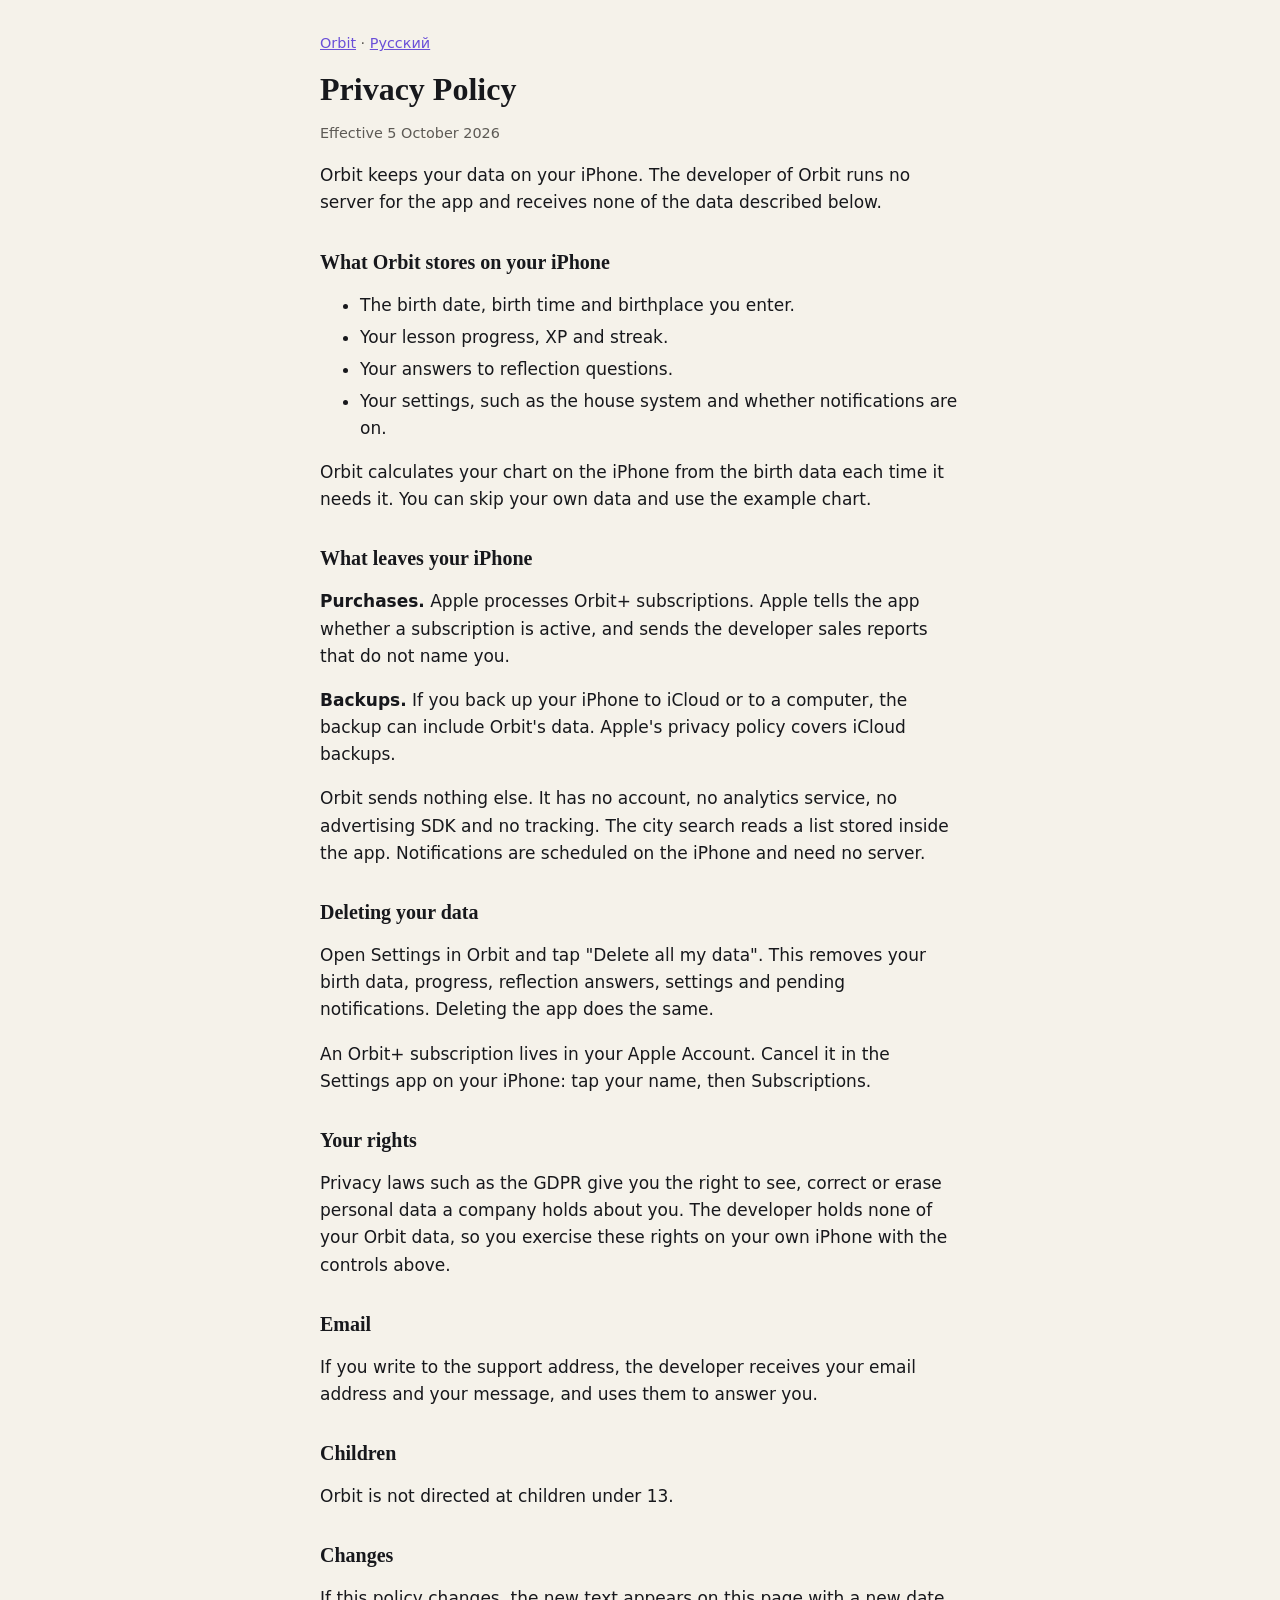
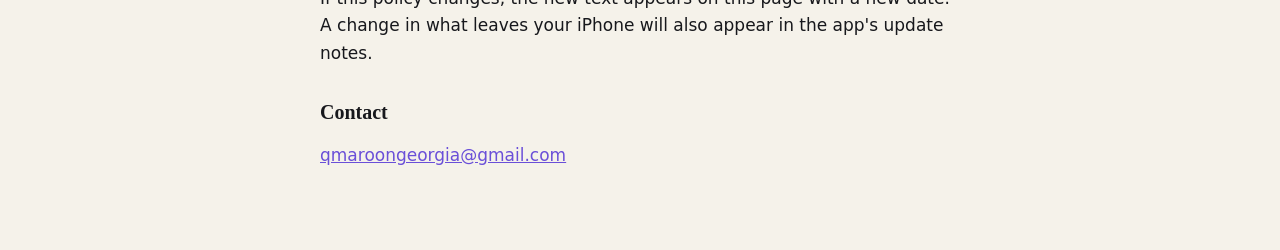
==== privacy.html @ 96314bd9 "Orbit support, privacy policy and terms of use" ====
<!doctype html>
<html lang="en">
<head>
<meta charset="utf-8">
<meta name="viewport" content="width=device-width, initial-scale=1">
<title>Orbit Privacy Policy</title>
<link rel="stylesheet" href="style.css">
</head>
<body>
<main>
<nav><a href="index.html">Orbit</a> · <a href="ru/privacy.html">Русский</a></nav>
<h1>Privacy Policy</h1>
<p class="date">Effective 5 October 2026</p>
<p>Orbit keeps your data on your iPhone. The developer of Orbit runs no server for the app and receives none of the data described below.</p>

<h2>What Orbit stores on your iPhone</h2>
<ul>
<li>The birth date, birth time and birthplace you enter.</li>
<li>Your lesson progress, XP and streak.</li>
<li>Your answers to reflection questions.</li>
<li>Your settings, such as the house system and whether notifications are on.</li>
</ul>
<p>Orbit calculates your chart on the iPhone from the birth data each time it needs it. You can skip your own data and use the example chart.</p>

<h2>What leaves your iPhone</h2>
<p><strong>Purchases.</strong> Apple processes Orbit+ subscriptions. Apple tells the app whether a subscription is active, and sends the developer sales reports that do not name you.</p>
<p><strong>Backups.</strong> If you back up your iPhone to iCloud or to a computer, the backup can include Orbit's data. Apple's privacy policy covers iCloud backups.</p>
<p>Orbit sends nothing else. It has no account, no analytics service, no advertising SDK and no tracking. The city search reads a list stored inside the app. Notifications are scheduled on the iPhone and need no server.</p>

<h2>Deleting your data</h2>
<p>Open Settings in Orbit and tap "Delete all my data". This removes your birth data, progress, reflection answers, settings and pending notifications. Deleting the app does the same.</p>
<p>An Orbit+ subscription lives in your Apple Account. Cancel it in the Settings app on your iPhone: tap your name, then Subscriptions.</p>

<h2>Your rights</h2>
<p>Privacy laws such as the GDPR give you the right to see, correct or erase personal data a company holds about you. The developer holds none of your Orbit data, so you exercise these rights on your own iPhone with the controls above.</p>

<h2>Email</h2>
<p>If you write to the support address, the developer receives your email address and your message, and uses them to answer you.</p>

<h2>Children</h2>
<p>Orbit is not directed at children under 13.</p>

<h2>Changes</h2>
<p>If this policy changes, the new text appears on this page with a new date. A change in what leaves your iPhone will also appear in the app's update notes.</p>

<h2>Contact</h2>
<p><a href="mailto:qmaroongeorgia@gmail.com">qmaroongeorgia@gmail.com</a></p>
</main>
</body>
</html>
---- style.css ----
:root { color-scheme: light dark; --bg: #f5f2ea; --ink: #17181c; --muted: #5d5a55; --link: #6a4fd8; }
@media (prefers-color-scheme: dark) { :root { --bg: #17181c; --ink: #f5f2ea; --muted: #a9a59c; --link: #b096ff; } }
body { margin: 0; background: var(--bg); color: var(--ink); font: 17px/1.6 -apple-system, system-ui, sans-serif; }
main { max-width: 40rem; margin: 0 auto; padding: 2rem 1rem 4rem; }
h1 { font: 700 2rem/1.15 "New York", Georgia, serif; margin: 1rem 0 0.25rem; }
h2 { font: 700 1.25rem/1.3 "New York", Georgia, serif; margin: 2rem 0 0.5rem; }
.date, nav { color: var(--muted); font-size: 0.9rem; }
a { color: var(--link); }
li { margin: 0.3rem 0; }
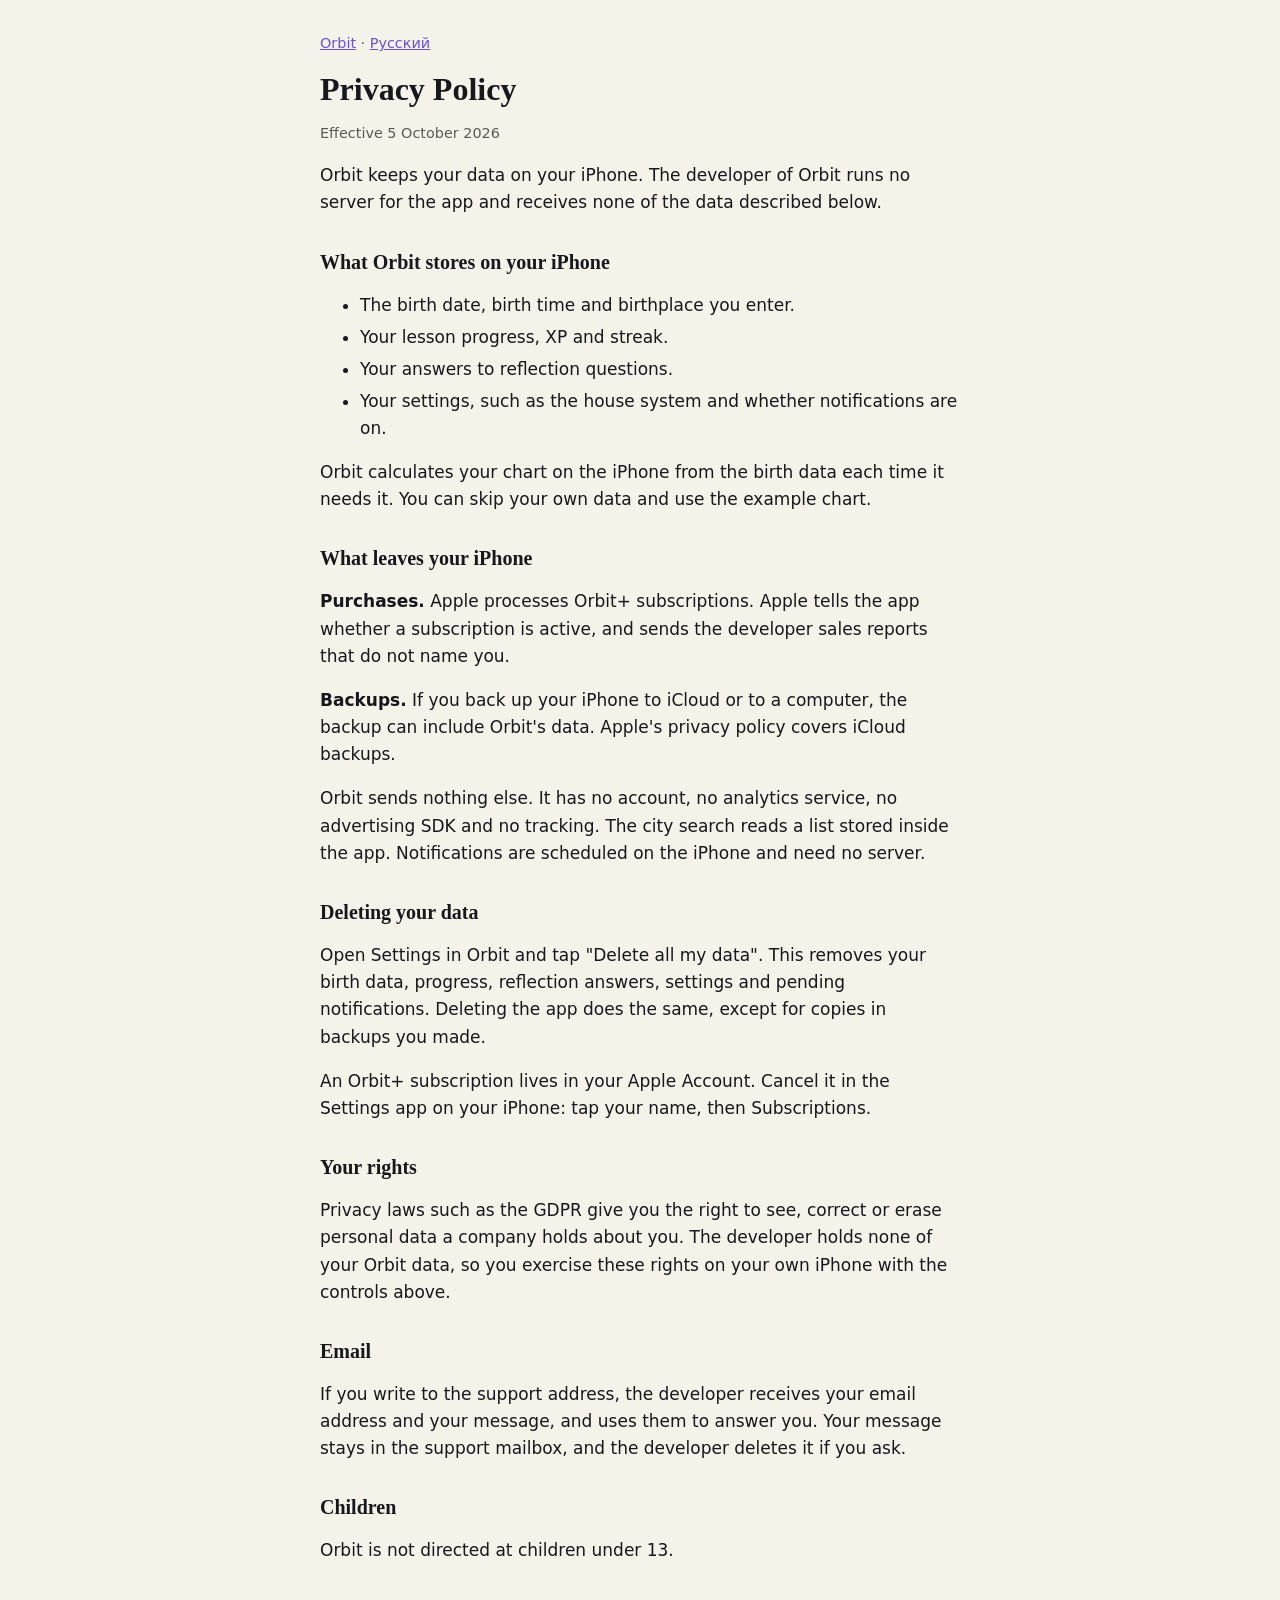
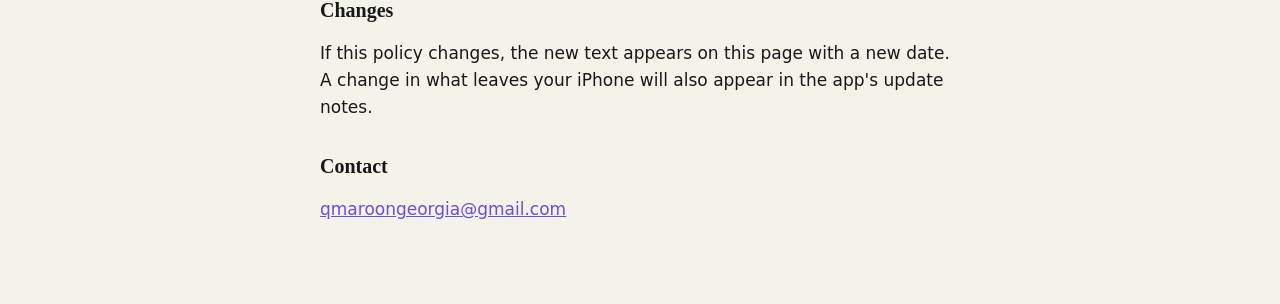
==== commit 90b647d6: "Terms: one statement on trial billing, age and ending sections; privacy: backups and support mail" ====
--- a/privacy.html
+++ b/privacy.html
@@ -28,14 +28,14 @@
 <p>Orbit sends nothing else. It has no account, no analytics service, no advertising SDK and no tracking. The city search reads a list stored inside the app. Notifications are scheduled on the iPhone and need no server.</p>
 
 <h2>Deleting your data</h2>
-<p>Open Settings in Orbit and tap "Delete all my data". This removes your birth data, progress, reflection answers, settings and pending notifications. Deleting the app does the same.</p>
+<p>Open Settings in Orbit and tap "Delete all my data". This removes your birth data, progress, reflection answers, settings and pending notifications. Deleting the app does the same, except for copies in backups you made.</p>
 <p>An Orbit+ subscription lives in your Apple Account. Cancel it in the Settings app on your iPhone: tap your name, then Subscriptions.</p>
 
 <h2>Your rights</h2>
 <p>Privacy laws such as the GDPR give you the right to see, correct or erase personal data a company holds about you. The developer holds none of your Orbit data, so you exercise these rights on your own iPhone with the controls above.</p>
 
 <h2>Email</h2>
-<p>If you write to the support address, the developer receives your email address and your message, and uses them to answer you.</p>
+<p>If you write to the support address, the developer receives your email address and your message, and uses them to answer you. Your message stays in the support mailbox, and the developer deletes it if you ask.</p>
 
 <h2>Children</h2>
 <p>Orbit is not directed at children under 13.</p>
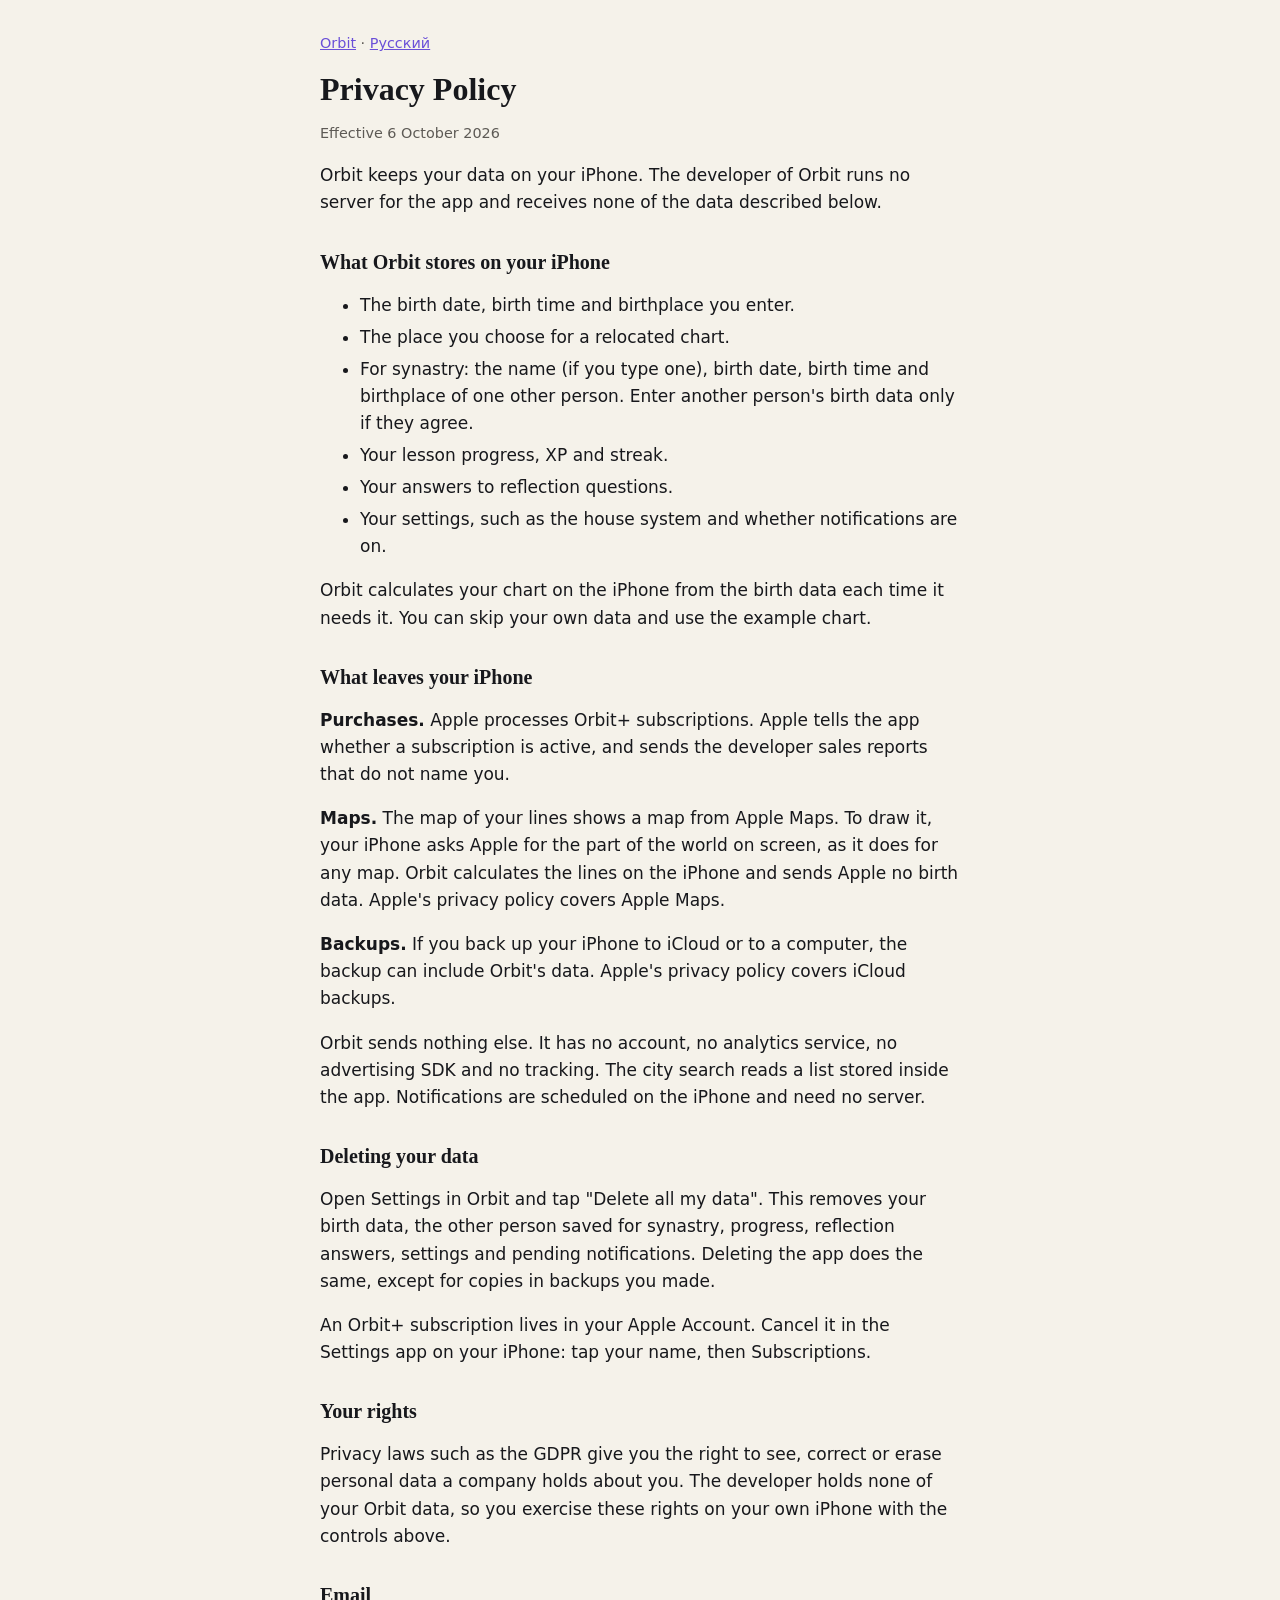
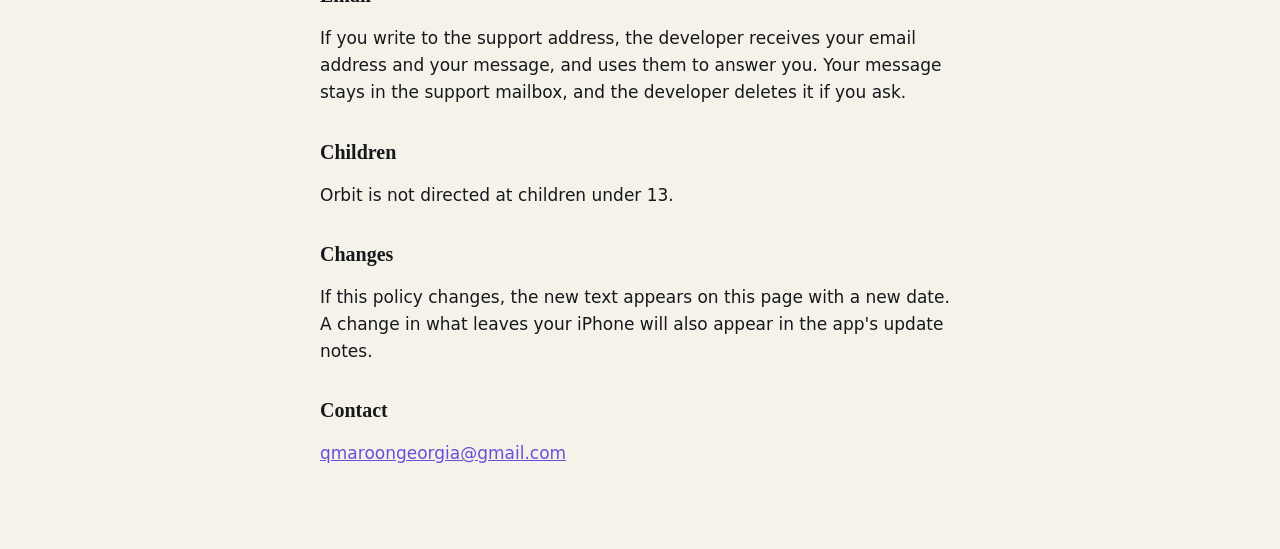
==== commit 56a8a0ed: "Privacy policy: synastry data and Apple Maps" ====
--- a/privacy.html
+++ b/privacy.html
@@ -10,12 +10,14 @@
 <main>
 <nav><a href="index.html">Orbit</a> · <a href="ru/privacy.html">Русский</a></nav>
 <h1>Privacy Policy</h1>
-<p class="date">Effective 5 October 2026</p>
+<p class="date">Effective 6 October 2026</p>
 <p>Orbit keeps your data on your iPhone. The developer of Orbit runs no server for the app and receives none of the data described below.</p>
 
 <h2>What Orbit stores on your iPhone</h2>
 <ul>
 <li>The birth date, birth time and birthplace you enter.</li>
+<li>The place you choose for a relocated chart.</li>
+<li>For synastry: the name (if you type one), birth date, birth time and birthplace of one other person. Enter another person's birth data only if they agree.</li>
 <li>Your lesson progress, XP and streak.</li>
 <li>Your answers to reflection questions.</li>
 <li>Your settings, such as the house system and whether notifications are on.</li>
@@ -24,11 +26,12 @@
 
 <h2>What leaves your iPhone</h2>
 <p><strong>Purchases.</strong> Apple processes Orbit+ subscriptions. Apple tells the app whether a subscription is active, and sends the developer sales reports that do not name you.</p>
+<p><strong>Maps.</strong> The map of your lines shows a map from Apple Maps. To draw it, your iPhone asks Apple for the part of the world on screen, as it does for any map. Orbit calculates the lines on the iPhone and sends Apple no birth data. Apple's privacy policy covers Apple Maps.</p>
 <p><strong>Backups.</strong> If you back up your iPhone to iCloud or to a computer, the backup can include Orbit's data. Apple's privacy policy covers iCloud backups.</p>
 <p>Orbit sends nothing else. It has no account, no analytics service, no advertising SDK and no tracking. The city search reads a list stored inside the app. Notifications are scheduled on the iPhone and need no server.</p>
 
 <h2>Deleting your data</h2>
-<p>Open Settings in Orbit and tap "Delete all my data". This removes your birth data, progress, reflection answers, settings and pending notifications. Deleting the app does the same, except for copies in backups you made.</p>
+<p>Open Settings in Orbit and tap "Delete all my data". This removes your birth data, the other person saved for synastry, progress, reflection answers, settings and pending notifications. Deleting the app does the same, except for copies in backups you made.</p>
 <p>An Orbit+ subscription lives in your Apple Account. Cancel it in the Settings app on your iPhone: tap your name, then Subscriptions.</p>
 
 <h2>Your rights</h2>
